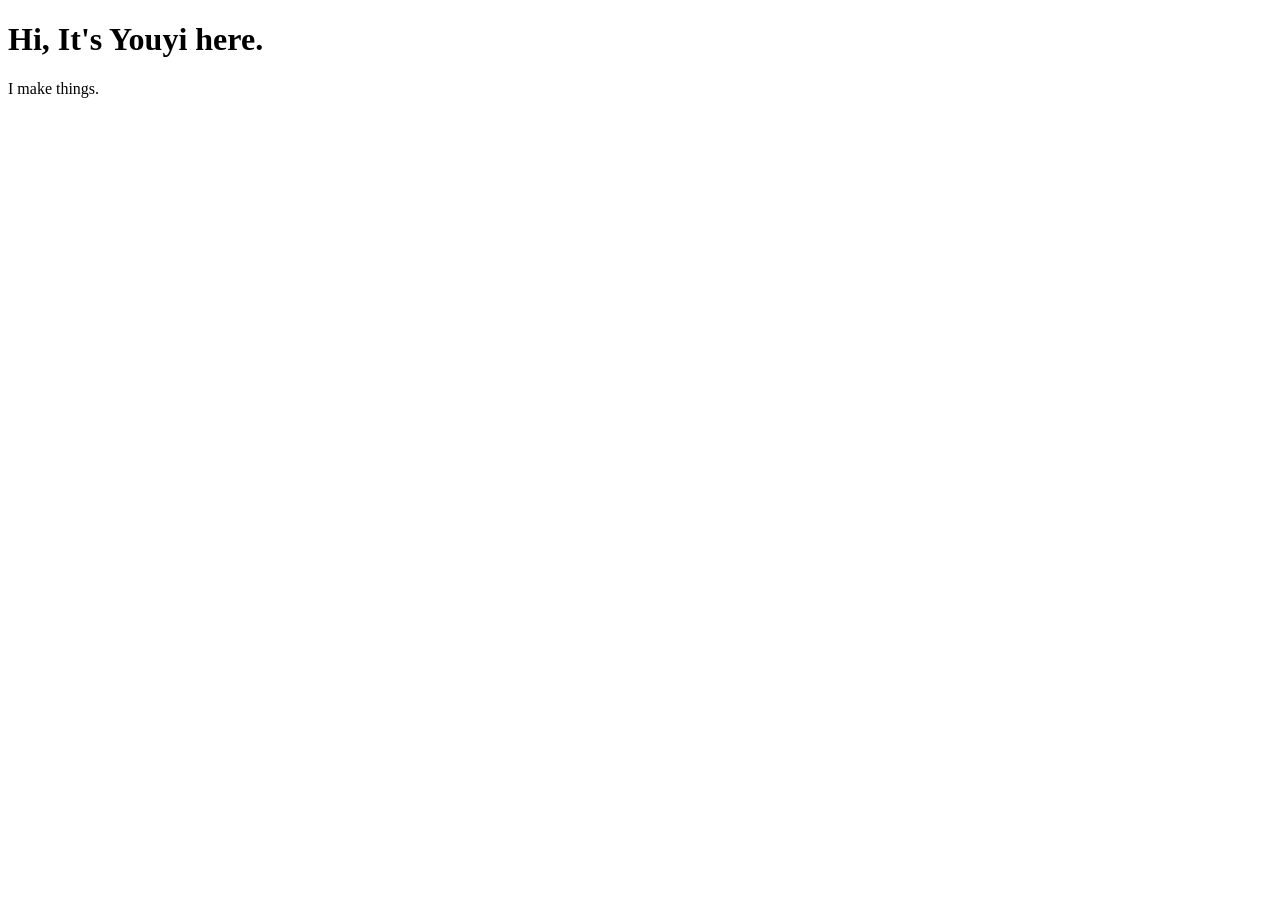
==== index.html @ 9edd19a2 "Add first homepage" ====
<!DOCTYPE html>
<html lang="en">
<head>
  <meta charset="UTF-8">
  <meta name="viewport" content="width=device-width, initial-scale=1.0">
  <title>Youyi Wang</title>
</head>

<body>
  <h1>Hi, It's Youyi here.</h1>
  <p>I make things.</p>
</body>
</html>
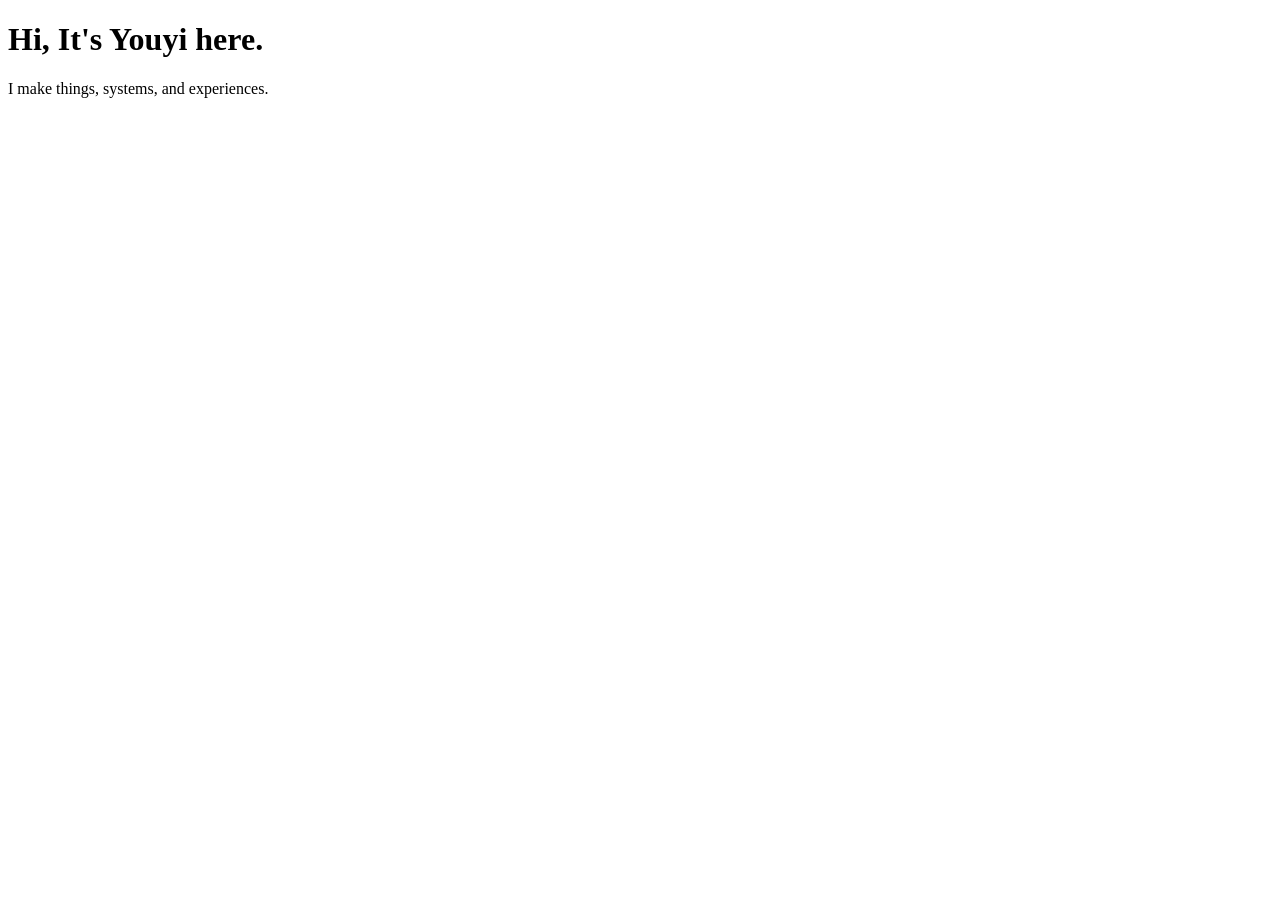
==== commit 398d386f: "Update homepage intro" ====
--- a/index.html
+++ b/index.html
@@ -8,6 +8,6 @@
 
 <body>
   <h1>Hi, It's Youyi here.</h1>
-  <p>I make things.</p>
+  <p>I make things, systems, and experiences.</p>
 </body>
 </html>
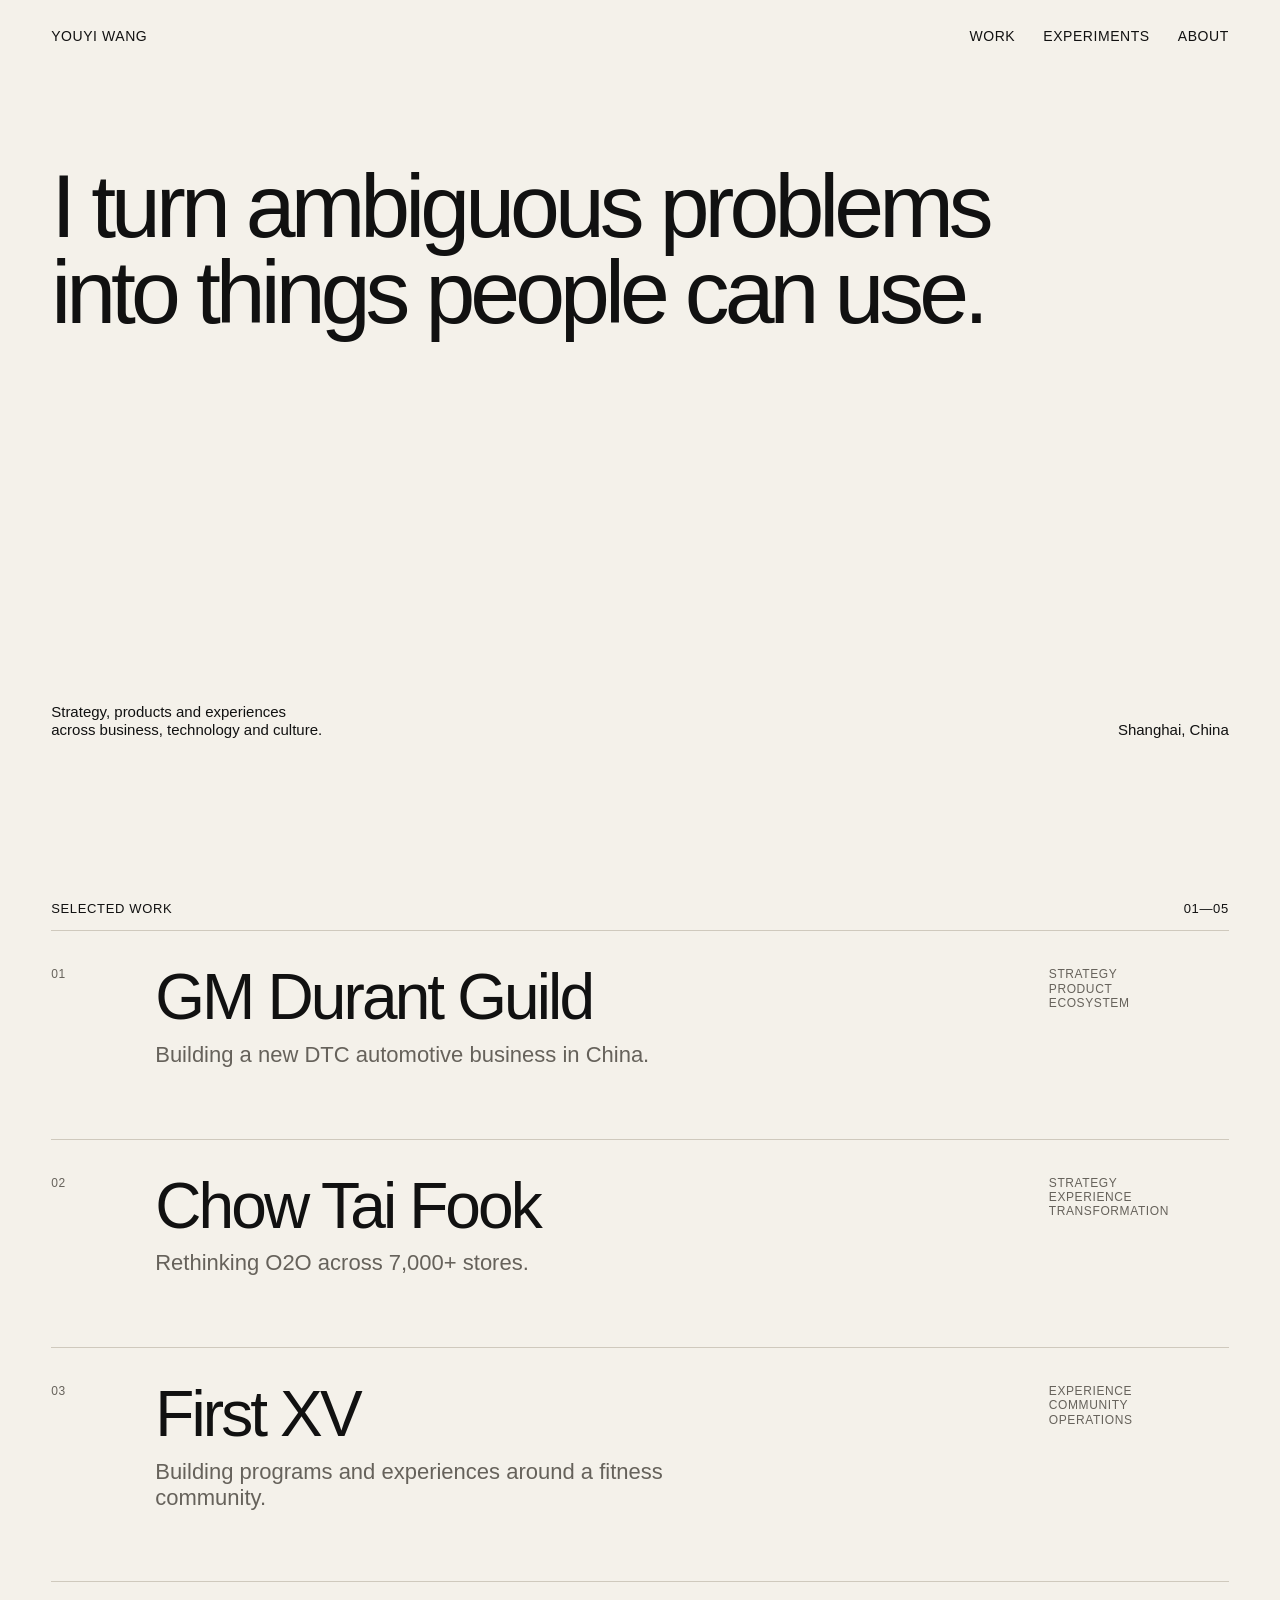
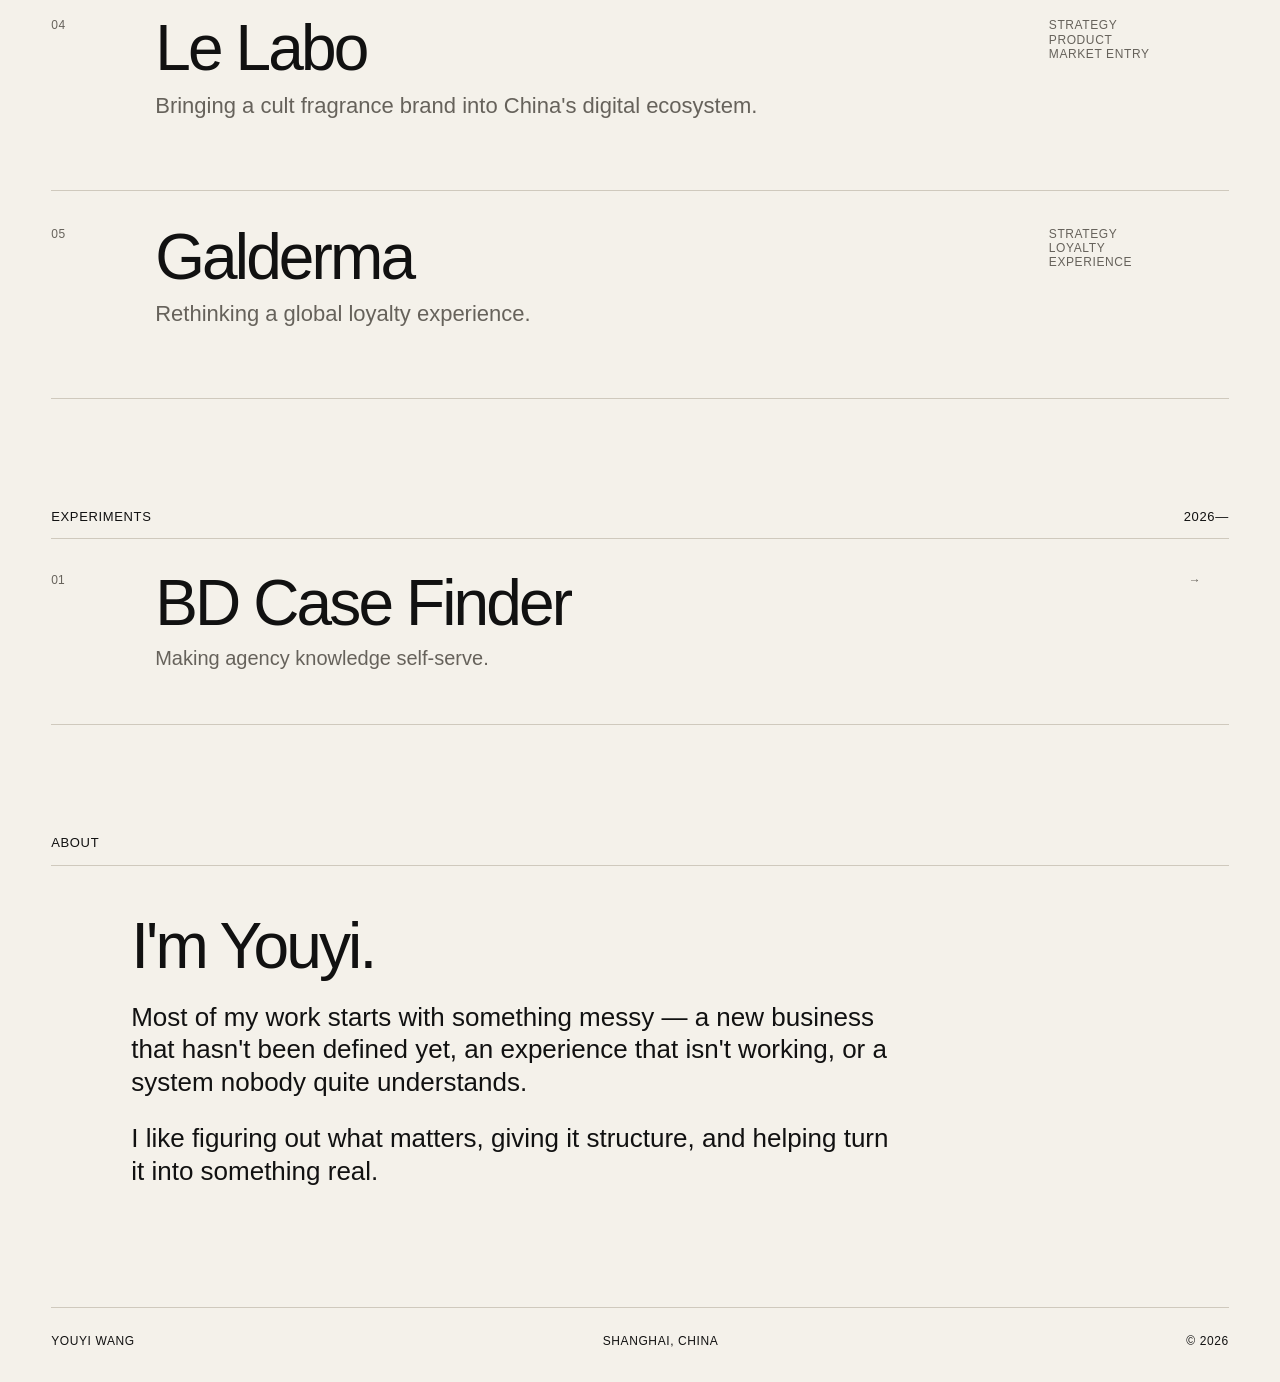
==== commit 2c2c4128: "Build portfolio homepage and CTF case study" ====
--- a/index.html
+++ b/index.html
@@ -3,11 +3,195 @@
 <head>
   <meta charset="UTF-8">
   <meta name="viewport" content="width=device-width, initial-scale=1.0">
+
   <title>Youyi Wang</title>
+
+  <link rel="stylesheet" href="style.css">
 </head>
 
 <body>
-  <h1>Hi, It's Youyi here.</h1>
-  <p>I make things, systems, and experiences.</p>
+
+  <header class="site-header">
+    <a class="name" href="#">Youyi Wang</a>
+
+    <nav>
+      <a href="#work">Work</a>
+      <a href="#experiments">Experiments</a>
+      <a href="#about">About</a>
+    </nav>
+  </header>
+
+
+  <main>
+
+    <section class="hero">
+      <h1>
+        I turn ambiguous problems<br>
+        into things people can use.
+      </h1>
+
+      <div class="hero-meta">
+        <p>
+          Strategy, products and experiences<br>
+          across business, technology and culture.
+        </p>
+
+        <p>Shanghai, China</p>
+      </div>
+    </section>
+
+
+    <section id="work" class="section">
+
+      <div class="section-heading">
+        <p>Selected Work</p>
+        <p>01—05</p>
+      </div>
+
+      <article class="project">
+        <p class="project-number">01</p>
+
+        <div>
+          <h2>GM Durant Guild</h2>
+          <p class="project-description">
+            Building a new DTC automotive business in China.
+          </p>
+        </div>
+
+        <p class="project-tags">
+          Strategy<br>
+          Product<br>
+          Ecosystem
+        </p>
+      </article>
+
+
+      <a href="work/chow-tai-fook.html" class="project">
+        <p class="project-number">02</p>
+
+        <div>
+          <h2>Chow Tai Fook</h2>
+          <p class="project-description">
+            Rethinking O2O across 7,000+ stores.
+          </p>
+        </div>
+
+        <p class="project-tags">
+          Strategy<br>
+          Experience<br>
+          Transformation
+        </p>
+      </a>
+
+
+      <article class="project">
+        <p class="project-number">03</p>
+
+        <div>
+          <h2>First XV</h2>
+          <p class="project-description">
+            Building programs and experiences around a fitness community.
+          </p>
+        </div>
+
+        <p class="project-tags">
+          Experience<br>
+          Community<br>
+          Operations
+        </p>
+      </article>
+
+
+      <article class="project">
+        <p class="project-number">04</p>
+
+        <div>
+          <h2>Le Labo</h2>
+          <p class="project-description">
+            Bringing a cult fragrance brand into China's digital ecosystem.
+          </p>
+        </div>
+
+        <p class="project-tags">
+          Strategy<br>
+          Product<br>
+          Market Entry
+        </p>
+      </article>
+
+
+      <article class="project">
+        <p class="project-number">05</p>
+
+        <div>
+          <h2>Galderma</h2>
+          <p class="project-description">
+            Rethinking a global loyalty experience.
+          </p>
+        </div>
+
+        <p class="project-tags">
+          Strategy<br>
+          Loyalty<br>
+          Experience
+        </p>
+      </article>
+
+    </section>
+
+
+    <section id="experiments" class="section">
+
+      <div class="section-heading">
+        <p>Experiments</p>
+        <p>2026—</p>
+      </div>
+
+      <article class="experiment">
+        <p>01</p>
+
+        <div>
+          <h2>BD Case Finder</h2>
+          <p>Making agency knowledge self-serve.</p>
+        </div>
+
+        <p>→</p>
+      </article>
+
+    </section>
+
+
+    <section id="about" class="section about">
+
+      <div class="section-heading">
+        <p>About</p>
+      </div>
+
+      <div class="about-content">
+        <h2>I'm Youyi.</h2>
+
+        <p>
+          Most of my work starts with something messy — a new business
+          that hasn't been defined yet, an experience that isn't working,
+          or a system nobody quite understands.
+        </p>
+
+        <p>
+          I like figuring out what matters, giving it structure,
+          and helping turn it into something real.
+        </p>
+      </div>
+
+    </section>
+
+  </main>
+
+
+  <footer>
+    <p>Youyi Wang</p>
+    <p>Shanghai, China</p>
+    <p>© 2026</p>
+  </footer>
+
 </body>
-</html>
+</html>
--- a/style.css
+++ b/style.css
@@ -0,0 +1,440 @@
+:root {
+    --bg: #f4f1ea;
+    --text: #111111;
+    --muted: #66625b;
+    --line: #cfc9bd;
+  
+    --accent: #b9dcff;
+    --accent-strong: #78aee8;
+  }
+  
+  * {
+    box-sizing: border-box;
+  }
+  
+  html {
+    scroll-behavior: smooth;
+  }
+  
+  body {
+    margin: 0;
+    background: var(--bg);
+    color: var(--text);
+    font-family: Arial, Helvetica, sans-serif;
+    line-height: 1.2;
+  }
+  
+  a {
+    color: inherit;
+    text-decoration: none;
+  }
+  
+  p,
+  h1,
+  h2 {
+    margin: 0;
+  }
+  
+  .site-header,
+  main,
+  footer {
+    width: min(92vw, 1400px);
+    margin: 0 auto;
+  }
+  
+  .site-header {
+    display: flex;
+    justify-content: space-between;
+    align-items: center;
+    padding: 28px 0;
+    font-size: 14px;
+    text-transform: uppercase;
+    letter-spacing: 0.04em;
+  }
+  
+  .site-header nav {
+    display: flex;
+    gap: 28px;
+  }
+  
+  .hero {
+    min-height: 82vh;
+    display: flex;
+    flex-direction: column;
+    justify-content: space-between;
+    padding: 10vh 0 8vh;
+  }
+  
+  .hero h1 {
+    font-size: clamp(52px, 7vw, 112px);
+    font-weight: 500;
+    letter-spacing: -0.055em;
+    line-height: 0.96;
+    max-width: 1100px;
+  }
+  
+  .hero-meta {
+    display: flex;
+    justify-content: space-between;
+    align-items: flex-end;
+    font-size: 15px;
+    color: var(--text);
+  }
+  
+  .section {
+    padding: 90px 0 20px;
+  }
+  
+  .section-heading {
+    display: flex;
+    justify-content: space-between;
+    padding-bottom: 14px;
+    border-bottom: 1px solid var(--line);
+    font-size: 13px;
+    text-transform: uppercase;
+    letter-spacing: 0.05em;
+  }
+  
+  .project {
+    display: grid;
+    grid-template-columns: 80px 1fr 180px;
+    gap: 24px;
+    padding: 36px 0 70px;
+    border-bottom: 1px solid var(--line);
+  }
+  
+  .project-number,
+  .project-tags {
+    font-size: 12px;
+    text-transform: uppercase;
+    letter-spacing: 0.05em;
+    color: var(--muted);
+  }
+  
+  .project h2,
+  .experiment h2,
+  .about-content h2 {
+    font-size: clamp(36px, 5vw, 76px);
+    font-weight: 500;
+    letter-spacing: -0.045em;
+    line-height: 0.95;
+  }
+  
+  .project-description {
+    margin-top: 14px;
+    max-width: 620px;
+    font-size: 22px;
+    color: var(--muted);
+  }
+
+  .project h2 {
+    transition: color 0.2s ease;
+  }
+  
+  .project:hover h2 {
+    color: var(--accent-strong);
+  }
+  
+  .experiment {
+    display: grid;
+    grid-template-columns: 80px 1fr 40px;
+    gap: 24px;
+    align-items: start;
+    padding: 34px 0 54px;
+    border-bottom: 1px solid var(--line);
+  }
+  
+  .experiment > p {
+    font-size: 12px;
+    text-transform: uppercase;
+    color: var(--muted);
+  }
+  
+  .experiment div p {
+    margin-top: 12px;
+    font-size: 20px;
+    color: var(--muted);
+  }
+  
+  .about-content {
+    max-width: 900px;
+    padding: 50px 0 100px 80px;
+  }
+  
+  .about-content p {
+    margin-top: 24px;
+    max-width: 760px;
+    font-size: 26px;
+    line-height: 1.25;
+  }
+  
+  footer {
+    display: flex;
+    justify-content: space-between;
+    padding: 26px 0 34px;
+    border-top: 1px solid var(--line);
+    font-size: 12px;
+    text-transform: uppercase;
+    letter-spacing: 0.05em;
+  }
+  
+  @media (max-width: 760px) {
+    .site-header {
+      align-items: flex-start;
+    }
+  
+    .site-header nav {
+      gap: 14px;
+      font-size: 11px;
+    }
+  
+    .hero {
+      min-height: 72vh;
+      padding-top: 8vh;
+    }
+  
+    .hero-meta {
+      flex-direction: column;
+      align-items: flex-start;
+      gap: 16px;
+    }
+  
+    .project,
+    .experiment {
+      grid-template-columns: 40px 1fr;
+    }
+  
+    .project-tags {
+      grid-column: 2;
+      margin-top: -8px;
+    }
+  
+    .experiment > p:last-child {
+      display: none;
+    }
+  
+    .about-content {
+      padding-left: 0;
+    }
+  
+    .about-content p {
+      font-size: 20px;
+    }
+  
+    footer {
+      flex-direction: column;
+      gap: 8px;
+    }
+  }
+  /* CASE STUDY */
+
+.case-hero {
+    min-height: 85vh;
+    display: flex;
+    flex-direction: column;
+    justify-content: space-between;
+    padding: 10vh 0 8vh;
+  }
+  
+  .case-number {
+    font-size: 12px;
+    text-transform: uppercase;
+    letter-spacing: 0.05em;
+    color: var(--muted);
+  }
+  
+  .case-hero h1 {
+    font-size: clamp(56px, 8vw, 126px);
+    font-weight: 500;
+    letter-spacing: -0.055em;
+    line-height: 0.9;
+    max-width: 1200px;
+  }
+  
+  .case-meta {
+    display: grid;
+    grid-template-columns: 1fr 1fr 2fr;
+    gap: 40px;
+    padding-top: 24px;
+    border-top: 1px solid var(--line);
+    font-size: 14px;
+  }
+  
+  .meta-label {
+    margin-bottom: 8px;
+    font-size: 11px;
+    text-transform: uppercase;
+    letter-spacing: 0.05em;
+    color: var(--muted);
+  }
+  /* CASE CONTENT */
+
+.case-intro {
+    padding: 120px 0 160px;
+    border-top: 1px solid var(--line);
+  }
+  
+  .case-label {
+    margin-bottom: 40px;
+    font-size: 11px;
+    text-transform: uppercase;
+    letter-spacing: 0.05em;
+    color: var(--muted);
+  }
+  
+  .case-intro h2 {
+    max-width: 1100px;
+    font-size: clamp(42px, 6vw, 88px);
+    font-weight: 500;
+    letter-spacing: -0.045em;
+    line-height: 1;
+  }
+  
+  
+  /* STANDARD CASE SECTION */
+  
+  .case-section {
+    display: grid;
+    grid-template-columns: 25% 75%;
+    padding: 80px 0 120px;
+    border-top: 1px solid var(--line);
+  }
+  
+  .case-copy {
+    max-width: 850px;
+  }
+  
+  .case-copy p {
+    margin-bottom: 28px;
+    font-size: clamp(24px, 2.5vw, 38px);
+    line-height: 1.2;
+    letter-spacing: -0.025em;
+  }
+  
+  .case-copy p:last-child {
+    margin-bottom: 0;
+  }
+  
+  
+  /* PROCESS */
+  
+  .case-process {
+    align-items: start;
+  }
+
+
+  .process-list {
+    border-top: 1px solid var(--line);
+  }
+  
+  .process-list div {
+    display: grid;
+    grid-template-columns: 70px 1fr;
+    gap: 20px;
+    padding: 26px 0;
+    border-bottom: 1px solid var(--line);
+  }
+  
+  .process-list span {
+    font-size: 11px;
+    color: #78aee8;
+  }
+  
+  .process-list p {
+    max-width: 760px;
+    font-size: 17px;
+    line-height: 1.5;
+    font-weight: 400;
+    color: var(--muted);
+    letter-spacing: 0;
+  }
+  
+  .process-list strong {
+    display: block;
+    margin-bottom: 6px;
+  
+    font-size: 20px;
+    line-height: 1.25;
+    font-weight: 500;
+    color: var(--text);
+  }
+  
+  .process-list span {
+    font-size: 11px;
+    font-weight: 400;
+    color: var(--accent-strong);
+  }
+  
+  /* OUTCOME */
+  
+  .case-outcome p {
+    font-size: clamp(30px, 4vw, 58px);
+    line-height: 1.08;
+  }
+  
+  
+  /* NEXT PROJECT */
+  
+  .next-project {
+    display: flex;
+    justify-content: space-between;
+    align-items: flex-end;
+    padding: 120px 0 50px;
+    border-top: 1px solid var(--line);
+  }
+  
+  .next-project > p {
+    font-size: 11px;
+    text-transform: uppercase;
+    letter-spacing: 0.05em;
+    color: var(--muted);
+  }
+  
+  .next-project a {
+    font-size: clamp(38px, 6vw, 84px);
+    letter-spacing: -0.045em;
+    line-height: 0.95;
+  }
+  
+  
+  /* CASE STUDY — MOBILE */
+  
+  @media (max-width: 760px) {
+  
+    .case-hero {
+      min-height: 75vh;
+    }
+  
+    .case-meta {
+      grid-template-columns: 1fr;
+      gap: 22px;
+    }
+  
+    .case-intro {
+      padding: 80px 0 100px;
+    }
+  
+    .case-section {
+      grid-template-columns: 1fr;
+      gap: 40px;
+      padding: 60px 0 80px;
+    }
+  
+    .case-copy p {
+      font-size: 22px;
+    }
+  
+    .process-list div {
+      grid-template-columns: 40px 1fr;
+    }
+  
+    .process-list p {
+      font-size: 18px;
+    }
+  
+    .next-project {
+      flex-direction: column;
+      align-items: flex-start;
+      gap: 30px;
+    }
+  }
